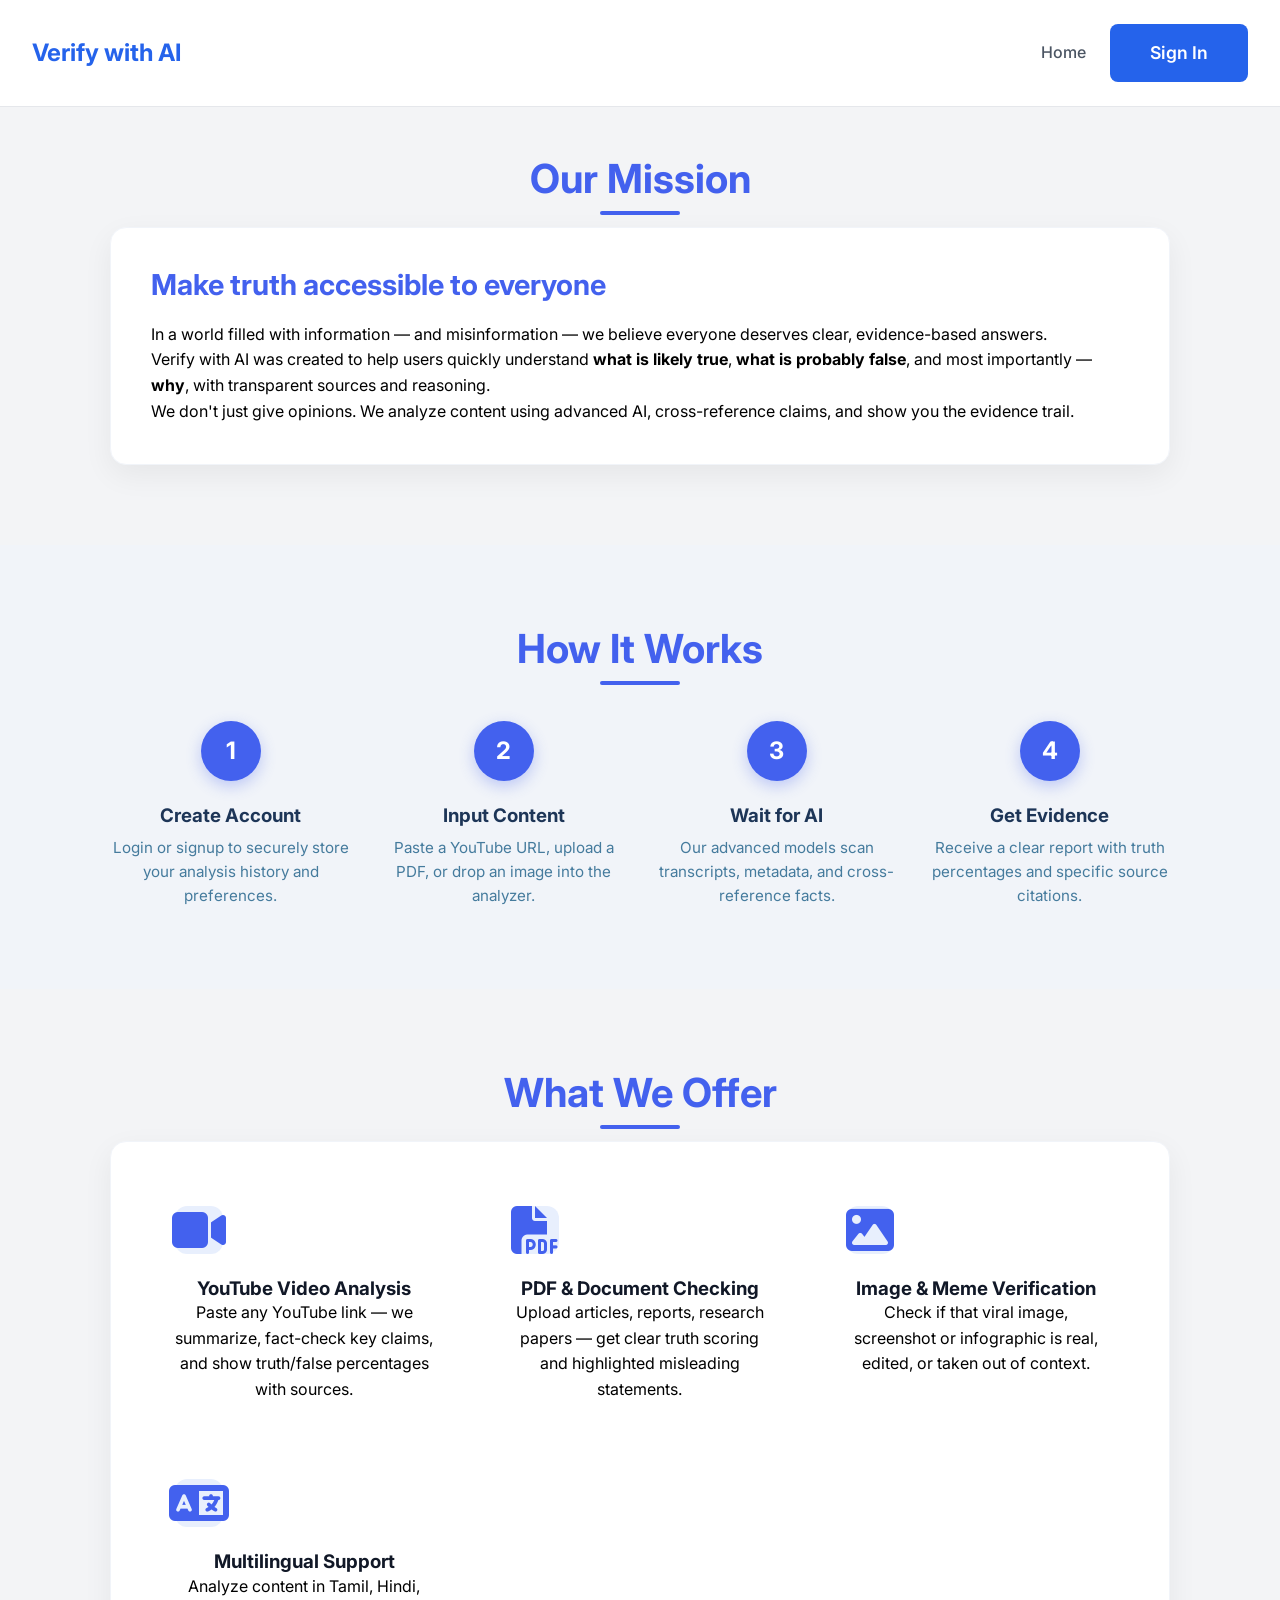
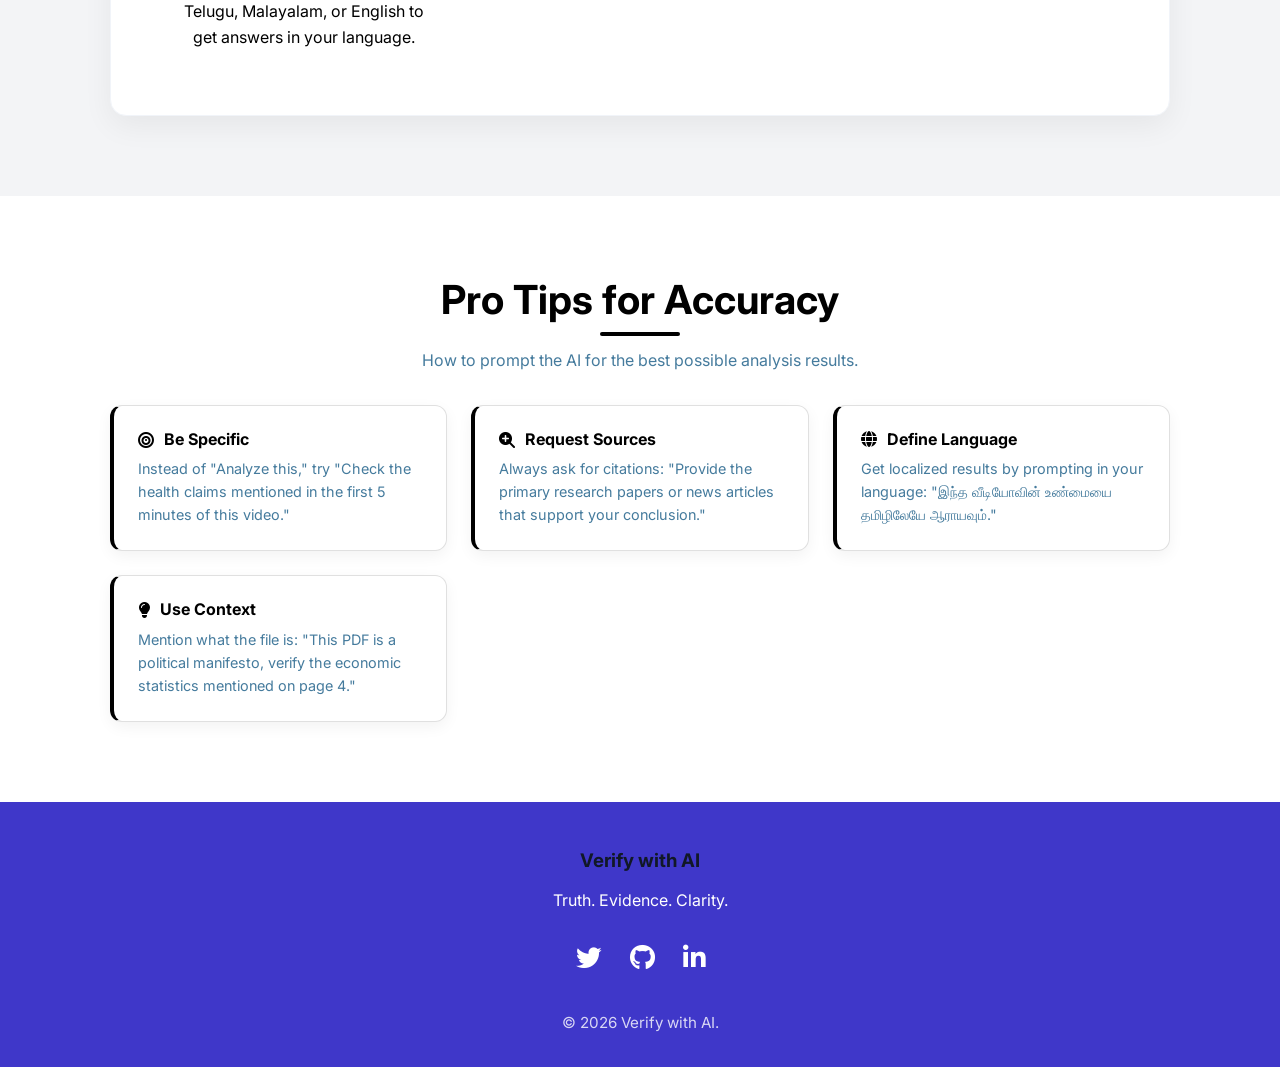
==== about.html @ 90f6a6fe "Implemented OAuth Authentication" ====
<!DOCTYPE html>
<html lang="en">

<head>
    <meta charset="UTF-8">
    <meta name="viewport" content="width=device-width, initial-scale=1.0">
    <title>Verify with AI - About Us</title>
    <link rel="stylesheet" href="style.css">
    <link href="https://fonts.googleapis.com/css2?family=Inter:wght@300;400;500;600;700&display=swap" rel="stylesheet">
    <link rel="stylesheet" href="https://cdnjs.cloudflare.com/ajax/libs/font-awesome/6.5.0/css/all.min.css">
</head>

<body class="about-page">

    <nav
        style="padding: 1.5rem 2rem; display: flex; justify-content: space-between; align-items: center; background: var(--surface-color); border-bottom: 1px solid var(--border-color);">
        <a href="index.html"
            style="font-weight: 700; font-size: 1.5rem; color: var(--primary-color); text-decoration: none;">Verify with
            AI</a>
        <div style="display: flex; gap: 1.5rem; align-items: center;">
            <a href="index.html" style="color: var(--text-secondary); text-decoration: none; font-weight: 500;">Home</a>
            <a href="login.html" class="primary-button">Sign In</a>
        </div>
    </nav>

    <section class="about-section animate-fade" style="padding-top: 3rem;">
        <div class="about-container">
            <h2 class="about-section-title">Our Mission</h2>

            <div class="mission-card">
                <h2>Make truth accessible to everyone</h2>
                <p>In a world filled with information — and misinformation — we believe everyone deserves clear,
                    evidence-based answers.</p>
                <p>Verify with AI was created to help users quickly understand <strong>what is likely true</strong>,
                    <strong>what is probably false</strong>, and most importantly — <strong>why</strong>, with
                    transparent sources and reasoning.
                </p>
                <p>We don't just give opinions. We analyze content using advanced AI, cross-reference claims, and show
                    you the evidence trail.</p>
            </div>
        </div>
    </section>

    <section class="about-section" style="background: var(--about-light-gray);">
        <div class="about-container">
            <h2 class="about-section-title">How It Works</h2>
            <div class="steps-container">
                <div class="step-card animate-up" style="animation-delay: 0.1s;">
                    <div class="step-number">1</div>
                    <h3>Create Account</h3>
                    <p>Login or signup to securely store your analysis history and preferences.</p>
                </div>
                <div class="step-card animate-up" style="animation-delay: 0.3s;">
                    <div class="step-number">2</div>
                    <h3>Input Content</h3>
                    <p>Paste a YouTube URL, upload a PDF, or drop an image into the analyzer.</p>
                </div>
                <div class="step-card animate-up" style="animation-delay: 0.5s;">
                    <div class="step-number">3</div>
                    <h3>Wait for AI</h3>
                    <p>Our advanced models scan transcripts, metadata, and cross-reference facts.</p>
                </div>
                <div class="step-card animate-up" style="animation-delay: 0.7s;">
                    <div class="step-number">4</div>
                    <h3>Get Evidence</h3>
                    <p>Receive a clear report with truth percentages and specific source citations.</p>
                </div>
            </div>
        </div>
    </section>

    <section class="about-section">
        <div class="about-container">
            <h2 class="about-section-title">What We Offer</h2>

            <div class="features-grid">
                <div class="feature-item animate-up">
                    <div class="feature-icon"><i class="fas fa-video"></i></div>
                    <h3>YouTube Video Analysis</h3>
                    <p>Paste any YouTube link — we summarize, fact-check key claims, and show truth/false percentages
                        with sources.</p>
                </div>

                <div class="feature-item animate-up">
                    <div class="feature-icon"><i class="fas fa-file-pdf"></i></div>
                    <h3>PDF & Document Checking</h3>
                    <p>Upload articles, reports, research papers — get clear truth scoring and highlighted misleading
                        statements.</p>
                </div>

                <div class="feature-item animate-up">
                    <div class="feature-icon"><i class="fas fa-image"></i></div>
                    <h3>Image & Meme Verification</h3>
                    <p>Check if that viral image, screenshot or infographic is real, edited, or taken out of context.
                    </p>
                </div>

                <div class="feature-item animate-up">
                    <div class="feature-icon"><i class="fas fa-language"></i></div>
                    <h3>Multilingual Support</h3>
                    <p>Analyze content in Tamil, Hindi, Telugu, Malayalam, or English to get answers in your language.
                    </p>
                </div>
            </div>
        </div>
    </section>

    <section class="about-section bw-theme" style="background: var(--about-white);">
        <div class="about-container">
            <h2 class="about-section-title">Pro Tips for Accuracy</h2>
            <p style="text-align: center; margin-bottom: 2rem; color: var(--about-text-light);">How to prompt the AI for
                the best possible analysis results.</p>

            <div class="tips-grid">
                <div class="tip-card animate-up" style="animation-delay: 0.1s;">
                    <h4><i class="fas fa-bullseye"></i> Be Specific</h4>
                    <p>Instead of "Analyze this," try "Check the health claims mentioned in the first 5 minutes of this
                        video."</p>
                </div>

                <div class="tip-card animate-up" style="animation-delay: 0.2s;">
                    <h4><i class="fas fa-search-plus"></i> Request Sources</h4>
                    <p>Always ask for citations: "Provide the primary research papers or news articles that support your
                        conclusion."</p>
                </div>

                <div class="tip-card animate-up" style="animation-delay: 0.3s;">
                    <h4><i class="fas fa-globe"></i> Define Language</h4>
                    <p>Get localized results by prompting in your language: "இந்த வீடியோவின் உண்மையை தமிழிலேயே
                        ஆராயவும்."</p>
                </div>

                <div class="tip-card animate-up" style="animation-delay: 0.4s;">
                    <h4><i class="fas fa-lightbulb"></i> Use Context</h4>
                    <p>Mention what the file is: "This PDF is a political manifesto, verify the economic statistics
                        mentioned on page 4."</p>
                </div>
            </div>
        </div>
    </section>

    <footer class="about-footer">
        <div class="about-container">
            <h3>Verify with AI</h3>
            <p style="margin: 1rem 0 1.5rem;">Truth. Evidence. Clarity.</p>

            <div class="social-links">
                <a href="#"><i class="fab fa-twitter"></i></a>
                <a href="#"><i class="fab fa-github"></i></a>
                <a href="#"><i class="fab fa-linkedin-in"></i></a>
            </div>

            <p style="margin-top: 2rem; opacity: 0.8; font-size: 0.95rem;">
                &copy; 2026 Verify with AI.
            </p>
        </div>
    </footer>

</body>

</html>
---- style.css ----
/* Global Styles */
* {
    margin: 0;
    padding: 0;
    box-sizing: border-box;
    font-family: 'Inter', 'Segoe UI', Roboto, Helvetica, Arial, sans-serif;
}

:root {
    /* Professional Color Palette */
    --primary-color: #2563EB;
    /* Royal Blue */
    --primary-dark: #1E40AF;
    --secondary-color: #10B981;
    /* Emerald Green */
    --danger-color: #EF4444;
    /* Red */
    --warning-color: #F59E0B;
    /* Amber */
    --bg-color: #F3F4F6;
    /* Light Gray */
    --surface-color: #FFFFFF;
    --text-primary: #111827;
    /* Near Black */
    --text-secondary: #4B5563;
    /* Gray */
    --border-color: #E5E7EB;
    --shadow-sm: 0 1px 2px 0 rgba(0, 0, 0, 0.05);
    --shadow-md: 0 4px 6px -1px rgba(0, 0, 0, 0.1), 0 2px 4px -1px rgba(0, 0, 0, 0.06);
    --shadow-lg: 0 10px 15px -3px rgba(0, 0, 0, 0.1), 0 4px 6px -2px rgba(0, 0, 0, 0.05);
}

body.dark-theme {
    --bg-color: #111827;
    --surface-color: #1F2937;
    --text-primary: #F9FAFB;
    --text-secondary: #9CA3AF;
    --border-color: #374151;
    --primary-color: #3B82F6;
    --primary-dark: #60A5FA;
}

body {
    background-color: var(--bg-color);
    color: var(--text-primary);
    transition: background-color 0.3s, color 0.3s;
    line-height: 1.6;
}

/* Typography */
h1,
h2,
h3,
h4,
h5,
h6 {
    color: var(--text-primary);
    font-weight: 700;
    line-height: 1.2;
}

a {
    text-decoration: none;
    color: var(--primary-color);
    transition: color 0.2s;
}

a:hover {
    color: var(--primary-dark);
}

/* Buttons */
.primary-button {
    background-color: var(--primary-color);
    color: white;
    border: none;
    padding: 0.75rem 1.5rem;
    font-size: 1rem;
    font-weight: 600;
    border-radius: 0.5rem;
    cursor: pointer;
    transition: background-color 0.2s, transform 0.1s;
    display: inline-flex;
    align-items: center;
    gap: 0.5rem;
}

.primary-button:hover {
    background-color: var(--primary-dark);
    transform: translateY(-1px);
}

.secondary-button {
    background-color: transparent;
    border: 1px solid var(--border-color);
    color: var(--text-primary);
    padding: 0.75rem 1.5rem;
    font-size: 1rem;
    font-weight: 600;
    border-radius: 0.5rem;
    cursor: pointer;
    transition: background-color 0.2s;
}

.secondary-button:hover {
    background-color: var(--border-color);
}

/* Auth Pages */
.auth-container {
    display: flex;
    justify-content: center;
    align-items: center;
    min-height: 100vh;
    padding: 2rem;
    background: linear-gradient(135deg, var(--bg-color) 0%, var(--border-color) 100%);
}

.auth-box {
    background-color: var(--surface-color);
    padding: 2.5rem;
    border-radius: 1rem;
    box-shadow: var(--shadow-lg);
    width: 100%;
    max-width: 450px;
    border: 1px solid var(--border-color);
}

.auth-header {
    text-align: center;
    margin-bottom: 2rem;
}

.auth-header h1 {
    font-size: 1.875rem;
    margin-bottom: 0.5rem;
    color: var(--primary-color);
}

.auth-header p {
    color: var(--text-secondary);
}

.form-group {
    margin-bottom: 1.5rem;
}

.form-group label {
    display: block;
    margin-bottom: 0.5rem;
    font-weight: 500;
    color: var(--text-primary);
}

.form-group input {
    width: 100%;
    padding: 0.75rem;
    border: 1px solid var(--border-color);
    border-radius: 0.5rem;
    background-color: var(--bg-color);
    color: var(--text-primary);
    font-size: 1rem;
    transition: border-color 0.2s;
}

.form-group input:focus {
    outline: none;
    border-color: var(--primary-color);
    box-shadow: 0 0 0 3px rgba(37, 99, 235, 0.1);
}

/* Social Login Buttons */
.social-login {
    display: flex;
    flex-direction: column;
    gap: 0.75rem;
    margin-top: 1.5rem;
    border-top: 1px solid var(--border-color);
    padding-top: 1.5rem;
}

.social-btn {
    display: flex;
    align-items: center;
    justify-content: center;
    gap: 0.75rem;
    width: 100%;
    padding: 0.75rem;
    border: 1px solid var(--border-color);
    border-radius: 0.5rem;
    background-color: var(--surface-color);
    color: var(--text-primary);
    font-weight: 500;
    cursor: pointer;
    transition: background-color 0.2s;
}

.social-btn:hover {
    background-color: var(--bg-color);
}

.social-btn img {
    width: 20px;
    height: 20px;
}

.switch-form {
    text-align: center;
    margin-top: 1.5rem;
    font-size: 0.875rem;
    color: var(--text-secondary);
}

/* Main Application Layout */
.app-container {
    display: flex;
    height: 100vh;
    overflow: hidden;
}

/* Sidebar */
.sidebar {
    width: 280px;
    background-color: var(--surface-color);
    border-right: 1px solid var(--border-color);
    display: flex;
    flex-direction: column;
    transition: transform 0.3s ease-in-out;
    z-index: 50;
}

.sidebar-header {
    padding: 1.5rem;
    border-bottom: 1px solid var(--border-color);
    display: flex;
    align-items: center;
    justify-content: space-between;
}

.sidebar-header h2 {
    font-size: 1.25rem;
    color: var(--primary-color);
}

.sidebar-content {
    flex: 1;
    overflow-y: auto;
    padding: 1rem;
}

.new-chat-btn {
    width: 100%;
    padding: 0.75rem;
    background-color: var(--primary-color);
    text-align: center;
    color: white;
    border-radius: 0.5rem;
    margin-bottom: 1.5rem;
    cursor: pointer;
    transition: background-color 0.2s;
    border: none;
    font-weight: 600;
}

.new-chat-btn:hover {
    background-color: var(--primary-dark);
}

.history-section h3 {
    font-size: 0.75rem;
    text-transform: uppercase;
    color: var(--text-secondary);
    margin-bottom: 0.75rem;
    letter-spacing: 0.05em;
}

.history-item {
    padding: 0.75rem;
    border-radius: 0.5rem;
    cursor: pointer;
    color: var(--text-primary);
    transition: background-color 0.2s;
    font-size: 0.9rem;
    white-space: nowrap;
    overflow: hidden;
    text-overflow: ellipsis;
}

.history-item:hover {
    background-color: var(--bg-color);
}

.sidebar-footer {
    padding: 1rem;
    border-top: 1px solid var(--border-color);
}

.user-profile-mini {
    display: flex;
    align-items: center;
    gap: 0.75rem;
    padding: 0.5rem;
    border-radius: 0.5rem;
    cursor: pointer;
    transition: background-color 0.2s;
}

.user-profile-mini:hover {
    background-color: var(--bg-color);
}

.avatar-small {
    width: 32px;
    height: 32px;
    border-radius: 50%;
    background-color: var(--primary-color);
    color: white;
    display: flex;
    align-items: center;
    justify-content: center;
    font-size: 0.875rem;
}

/* Main Chat Area */
.main-content {
    flex: 1;
    display: flex;
    flex-direction: column;
    background-color: var(--bg-color);
    position: relative;
}

.chat-header {
    padding: 1rem 1.5rem;
    background-color: var(--surface-color);
    border-bottom: 1px solid var(--border-color);
    display: flex;
    justify-content: space-between;
    align-items: center;
}

.mobile-menu-btn {
    display: none;
    background: none;
    border: none;
    font-size: 1.25rem;
    color: var(--text-primary);
    cursor: pointer;
}

.chat-area {
    flex: 1;
    overflow-y: auto;
    padding: 2rem;
    display: flex;
    flex-direction: column;
    gap: 1.5rem;
    scroll-behavior: smooth;
}

.message-wrapper {
    display: flex;
    gap: 1rem;
    max-width: 800px;
    margin: 0 auto;
    width: 100%;
}

.message-wrapper.user {
    flex-direction: row-reverse;
}

.message-avatar {
    width: 36px;
    height: 36px;
    border-radius: 50%;
    background-color: var(--border-color);
    display: flex;
    align-items: center;
    justify-content: center;
    flex-shrink: 0;
}

.message-wrapper.user .message-avatar {
    background-color: var(--primary-color);
    color: white;
}

.message-wrapper.bot .message-avatar {
    background-color: var(--secondary-color);
    color: white;
}

.message-content {
    padding: 1rem 1.25rem;
    border-radius: 1rem;
    background-color: var(--surface-color);
    box-shadow: var(--shadow-sm);
    color: var(--text-primary);
    line-height: 1.6;
    border: 1px solid var(--border-color);
}

.message-wrapper.user .message-content {
    background-color: var(--primary-color);
    color: white;
    border: none;
}

/* Analysis Results Styling */
.analysis-card {
    margin-top: 1rem;
    border-top: 1px solid var(--border-color);
    padding-top: 1rem;
}

.score-bar {
    height: 8px;
    background-color: var(--bg-color);
    border-radius: 4px;
    overflow: hidden;
    margin: 0.5rem 0 1rem;
}

.score-fill {
    height: 100%;
    transition: width 1s ease-out;
}

.score-fill.true {
    background-color: var(--secondary-color);
}

.score-fill.false {
    background-color: var(--danger-color);
}

.evidence-list {
    list-style: none;
    margin-top: 0.5rem;
}

.evidence-list li {
    margin-bottom: 0.5rem;
    padding-left: 1.5rem;
    position: relative;
    font-size: 0.95rem;
}

.evidence-list li::before {
    content: "•";
    position: absolute;
    left: 0.5rem;
    color: var(--primary-color);
}

/* Input Area */
.input-area {
    padding: 1.5rem;
    background-color: var(--surface-color);
    border-top: 1px solid var(--border-color);
}

.input-container {
    max-width: 800px;
    margin: 0 auto;
    position: relative;
    display: flex;
    gap: 0.75rem;
    align-items: flex-end;
    background-color: var(--bg-color);
    padding: 0.75rem;
    border-radius: 1rem;
    border: 1px solid var(--border-color);
}

.input-container textarea {
    flex: 1;
    border: none;
    background: transparent;
    resize: none;
    max-height: 150px;
    padding: 0.5rem;
    font-size: 1rem;
    color: var(--text-primary);
    outline: none;
}

.action-btn {
    background: none;
    border: none;
    color: var(--text-secondary);
    padding: 0.5rem;
    cursor: pointer;
    transition: color 0.2s;
    border-radius: 0.25rem;
}

.action-btn:hover {
    color: var(--primary-color);
    background-color: rgba(0, 0, 0, 0.05);
}

.send-btn-icon {
    background-color: var(--primary-color);
    color: white;
    border: none;
    width: 36px;
    height: 36px;
    border-radius: 0.5rem;
    cursor: pointer;
    display: flex;
    align-items: center;
    justify-content: center;
    transition: background-color 0.2s;
}

.send-btn-icon:hover {
    background-color: var(--primary-dark);
}

/* About Page & Landing */
.landing-hero {
    min-height: 80vh;
    display: flex;
    flex-direction: column;
    justify-content: center;
    align-items: center;
    text-align: center;
    padding: 4rem 2rem;
    background: linear-gradient(180deg, var(--surface-color) 0%, var(--bg-color) 100%);
}

.landing-hero h1 {
    font-size: 3.5rem;
    background: linear-gradient(to right, var(--primary-color), var(--primary-dark));
    background-clip: text;
    -webkit-background-clip: text;
    -webkit-text-fill-color: transparent;
    margin-bottom: 1.5rem;
    letter-spacing: -0.02em;
}

.landing-hero p {
    font-size: 1.25rem;
    color: var(--text-secondary);
    max-width: 600px;
    margin-bottom: 3rem;
}

.feature-grid {
    display: grid;
    grid-template-columns: repeat(auto-fit, minmax(300px, 1fr));
    gap: 2rem;
    max-width: 1200px;
    margin: 4rem auto;
    padding: 0 2rem;
}

.feature-card {
    background-color: var(--surface-color);
    padding: 2rem;
    border-radius: 1rem;
    box-shadow: var(--shadow-md);
    border: 1px solid var(--border-color);
    transition: transform 0.2s;
}

.feature-card:hover {
    transform: translateY(-5px);
}

.feature-icon {
    width: 48px;
    height: 48px;
    background-color: rgba(37, 99, 235, 0.1);
    color: var(--primary-color);
    border-radius: 0.75rem;
    display: flex;
    align-items: center;
    justify-content: center;
    font-size: 1.5rem;
    margin-bottom: 1.5rem;
}

/* Modals */
.modal-overlay {
    position: fixed;
    top: 0;
    left: 0;
    right: 0;
    bottom: 0;
    background-color: rgba(0, 0, 0, 0.5);
    display: flex;
    justify-content: center;
    align-items: center;
    z-index: 1000;
    opacity: 0;
    pointer-events: none;
    transition: opacity 0.2s;
}

.modal-overlay.active {
    opacity: 1;
    pointer-events: auto;
}

.modal-container {
    background-color: var(--surface-color);
    padding: 2rem;
    border-radius: 1rem;
    width: 90%;
    max-width: 500px;
    box-shadow: var(--shadow-lg);
    transform: translateY(20px);
    transition: transform 0.2s;
}

.modal-overlay.active .modal-container {
    transform: translateY(0);
}

/* Loading Animation */
.typing-indicator {
    display: flex;
    gap: 4px;
    padding: 4px 8px;
}

.typing-dot {
    width: 6px;
    height: 6px;
    background-color: var(--text-secondary);
    border-radius: 50%;
    animation: typing 1.4s infinite ease-in-out both;
}

.typing-dot:nth-child(1) {
    animation-delay: -0.32s;
}

.typing-dot:nth-child(2) {
    animation-delay: -0.16s;
}

@keyframes typing {

    0%,
    80%,
    100% {
        transform: scale(0);
    }

    40% {
        transform: scale(1);
    }
}

/* Responsive */
@media (max-width: 768px) {
    .sidebar {
        position: fixed;
        left: -100%;
        height: 100%;
    }

    .sidebar.active {
        left: 0;
    }

    .mobile-menu-btn {
        display: block;
    }

    .landing-hero h1 {
        font-size: 2.5rem;
    }
}

body.dark-theme {
    --bg-color: #1A1A1A;
    --surface-color: #2D2D2D;
    --text-color: #E0E0E0;
    --text-secondary: #B0B0B0;
    --border-color: #404040;
    --shadow: 0 2px 10px rgba(0, 0, 0, 0.3);
    --shadow-lg: 0 4px 20px rgba(0, 0, 0, 0.4);
}

body {
    font-family: Arial, sans-serif;
    background-color: var(--bg-color);
    color: var(--text-color);
    transition: background-color 0.3s, color 0.3s;
}

/* Welcome Page */
.welcome-container {
    display: flex;
    justify-content: center;
    align-items: center;
    height: 100vh;
    text-align: center;
    padding: 20px;
}

.welcome-content h1 {
    font-size: 3em;
    color: var(--primary-color);
    margin-bottom: 20px;
}

.welcome-description {
    font-size: 1.2em;
    color: var(--text-secondary);
    margin-bottom: 40px;
    max-width: 600px;
    line-height: 1.6;
}

.primary-button {
    background-color: var(--primary-color);
    color: white;
    border: none;
    padding: 15px 40px;
    font-size: 1.1em;
    border-radius: 8px;
    cursor: pointer;
    transition: transform 0.2s, box-shadow 0.2s;
}

.primary-button:hover {
    transform: translateY(-2px);
    box-shadow: var(--shadow-lg);
}

/* Auth Pages */
.auth-container {
    display: flex;
    justify-content: center;
    align-items: center;
    min-height: 100vh;
    padding: 20px;
}

.auth-box {
    background-color: var(--surface-color);
    padding: 40px;
    border-radius: 12px;
    box-shadow: var(--shadow-lg);
    max-width: 450px;
    width: 100%;
}

.auth-box h1 {
    color: var(--primary-color);
    margin-bottom: 30px;
    text-align: center;
}

.auth-box h2 {
    color: var(--text-color);
    margin-bottom: 20px;
    font-size: 1.3em;
}

.form-group {
    margin-bottom: 20px;
}

.form-group label {
    display: block;
    margin-bottom: 8px;
    color: var(--text-color);
    font-weight: 500;
}

.form-group input {
    width: 100%;
    padding: 12px;
    border: 1px solid var(--border-color);
    border-radius: 6px;
    font-size: 1em;
    background-color: var(--surface-color);
    color: var(--text-color);
}

.form-group input:focus {
    outline: none;
    border-color: var(--primary-color);
}

/* Message Styles */
.message {
    margin-top: 15px;
    padding: 10px;
    border-radius: 6px;
    text-align: center;
    display: none;
}

.message.success {
    background-color: #D4EDDA;
    color: #155724;
    display: block;
}

.message.error {
    background-color: #F8D7DA;
    color: #721C24;
    display: block;
}

.about-page {
    --about-primary: #4361ee;
    --about-primary-dark: #3f37c9;
    --about-text: #1d3557;
    --about-text-light: #457b9d;
    --about-bg: #f8f9fa;
    --about-white: #ffffff;
    --about-gray: #6c757d;
    --about-light-gray: #f1f4f9;
}

@keyframes slideUp {
    from {
        opacity: 0;
        transform: translateY(30px);
    }

    to {
        opacity: 1;
        transform: translateY(0);
    }
}

@keyframes fadeIn {
    from {
        opacity: 0;
    }

    to {
        opacity: 1;
    }
}

@keyframes float {
    0% {
        transform: translateY(0px);
    }

    50% {
        transform: translateY(-10px);
    }

    100% {
        transform: translateY(0px);
    }
}

.animate-up {
    animation: slideUp 0.8s ease-out forwards;
}

.animate-fade {
    animation: fadeIn 1.2s ease-out forwards;
}

.about-header {
    background: linear-gradient(135deg, var(--about-primary) 0%, var(--about-primary-dark) 100%);
    color: white;
    padding: 5rem 0 4rem;
    text-align: center;
}

.about-header h1 {
    font-size: clamp(2.5rem, 8vw, 4.2rem);
    margin-bottom: 1rem;
    font-weight: 700;
}

.about-header p {
    font-size: clamp(1.1rem, 3vw, 1.5rem);
    max-width: 700px;
    margin: 0 auto 2rem;
    opacity: 0.95;
}

.about-section {
    padding: 5rem 0;
}

.about-container {
    max-width: 1100px;
    margin: 0 auto;
    padding: 0 20px;
}

.about-section-title {
    text-align: center;
    font-size: 2.5rem;
    margin-bottom: 1.5rem;
    color: var(--about-primary);
    position: relative;
}

.about-section-title::after {
    content: '';
    width: 80px;
    height: 4px;
    background: var(--about-primary);
    position: absolute;
    bottom: -12px;
    left: 50%;
    transform: translateX(-50%);
    border-radius: 2px;
}

.about-content {
    display: grid;
    grid-template-columns: 1fr;
    gap: 3rem;
    align-items: center;
}

.mission-card,
.features-grid {
    background: white;
    border-radius: 16px;
    padding: 2.5rem;
    box-shadow: 0 10px 30px rgba(0, 0, 0, 0.06);
    border: 1px solid var(--about-light-gray);
}

.mission-card h2 {
    color: var(--about-primary);
    margin-bottom: 1.2rem;
    font-size: 1.8rem;
}

.features-grid {
    display: grid;
    grid-template-columns: repeat(auto-fit, minmax(280px, 1fr));
    gap: 1.8rem;
}

.feature-item {
    text-align: center;
    padding: 1.5rem;
    transition: transform 0.3s ease, box-shadow 0.3s ease;
    border-radius: 12px;
}

.feature-item:hover {
    transform: translateY(-10px);
    box-shadow: 0 15px 35px rgba(67, 97, 238, 0.1);
    background: var(--about-white);
}

.feature-icon {
    font-size: 3rem;
    color: var(--about-primary);
    margin-bottom: 1.5rem;
    transition: transform 0.3s ease;
}

.feature-item:hover .feature-icon {
    transform: scale(1.1) rotate(5deg);
}

/* How it Works Styles */
.steps-container {
    display: grid;
    grid-template-columns: repeat(auto-fit, minmax(200px, 1fr));
    gap: 2rem;
    margin-top: 3rem;
    position: relative;
}

.step-card {
    text-align: center;
    position: relative;
    z-index: 1;
}

.step-number {
    width: 60px;
    height: 60px;
    background: var(--about-primary);
    color: white;
    border-radius: 50%;
    display: flex;
    align-items: center;
    justify-content: center;
    font-weight: bold;
    font-size: 1.5rem;
    margin: 0 auto 1.5rem;
    box-shadow: 0 5px 15px rgba(67, 97, 238, 0.3);
}

.step-card h3 {
    margin-bottom: 0.5rem;
    color: var(--about-text);
}

.step-card p {
    font-size: 0.95rem;
    color: var(--about-text-light);
}

.start-now-container {
    text-align: center;
    padding: 6rem 0;
    background: linear-gradient(to bottom, var(--about-white), var(--about-light-gray));
}

.tips-grid {
    display: grid;
    grid-template-columns: repeat(auto-fit, minmax(250px, 1fr));
    gap: 1.5rem;
    margin-top: 2rem;
}

.tip-card {
    background: var(--about-white);
    padding: 1.5rem;
    border-radius: 12px;
    border-left: 4px solid var(--about-primary);
    box-shadow: 0 5px 15px rgba(0, 0, 0, 0.05);
    text-align: left;
    transition: transform 0.2s;
}

.tip-card:hover {
    transform: translateX(5px);
}

.tip-card h4 {
    color: var(--about-primary);
    margin-bottom: 0.5rem;
    display: flex;
    align-items: center;
    gap: 10px;
}

.tip-card p {
    font-size: 0.9rem;
    color: var(--about-text-light);
}

.about-footer {
    background: var(--about-primary-dark);
    color: white;
    text-align: center;
    padding: 3rem 0 2rem;
}

.social-links a {
    color: white;
    font-size: 1.6rem;
    margin: 0 12px;
    transition: 0.3s;
}

.social-links a:hover {
    color: var(--about-primary);
    transform: translateY(-3px);
}

@media (min-width: 768px) {
    .about-content {
        grid-template-columns: 1fr 1fr;
    }
}

/* Desktop Sidebar Toggle & Collapsed State */
@media (min-width: 769px) {
    .mobile-menu-btn {
        display: block !important;
        background: none;
        border: none;
        color: var(--text-secondary);
        font-size: 1.2rem;
        cursor: pointer;
        padding: 0.5rem;
        border-radius: 0.5rem;
        transition: background-color 0.2s;
        margin-right: 0.5rem;
    }

    .mobile-menu-btn:hover {
        background-color: var(--bg-color);
        color: var(--primary-color);
    }

    .sidebar {
        transition: width 0.3s ease;
        overflow: hidden;
        white-space: nowrap;
        width: 280px;
        /* Default expanded width */
    }

    .sidebar.collapsed {
        width: 80px;
    }

    .sidebar.collapsed .sidebar-header {
        justify-content: center;
        padding: 1.5rem 0.5rem;
    }

    .sidebar.collapsed .sidebar-header h2 {
        display: none;
    }

    .sidebar.collapsed .sidebar-header .mobile-menu-btn {
        display: none !important;
        /* Hide the inner toggle if standard sidebar has one, but usually it's in main area */
    }

    /* In case sidebar-header has its own toggle, hide it in collapsed mode if redundant */

    .sidebar.collapsed .new-chat-btn {
        padding: 0.75rem;
        justify-content: center;
        width: 50px;
        margin: 0 auto 1.5rem;
    }

    .sidebar.collapsed .new-chat-btn i {
        font-size: 1.2rem;
        margin: 0;
    }

    .sidebar.collapsed .new-chat-btn {
        font-size: 0;
    }

    .sidebar.collapsed .history-section {
        display: none;
    }

    .sidebar.collapsed .user-profile-section {
        padding: 0.5rem;
        display: flex;
        justify-content: center;
    }

    .sidebar.collapsed .user-profile-mini {
        justify-content: center;
        padding: 0;
        width: auto;
    }

    .sidebar.collapsed .user-profile-mini>div:not(.avatar-small),
    .sidebar.collapsed .user-profile-mini>i {
        display: none;
    }

    .sidebar.collapsed .user-profile-mini .avatar-small {
        margin: 0;
        width: 40px;
        height: 40px;
        font-size: 1.2rem;
    }

    .sidebar.collapsed .language-section {
        display: none;
    }
}

/* Language Selection Buttons */
.lang-btn {
    padding: 0.5rem;
    border: 1px solid var(--border-color);
    background-color: var(--surface-color);
    color: var(--text-primary);
    border-radius: 0.4rem;
    font-size: 0.8rem;
    cursor: pointer;
    transition: all 0.2s;
    font-weight: 500;
}

.lang-btn:hover {
    border-color: var(--primary-color);
    color: var(--primary-color);
}

.lang-btn.active {
    background-color: var(--primary-color);
    color: white;
    border-color: var(--primary-color);
}

/* Black and White Theme Overrides */
.bw-theme .about-section-title {
    color: #000;
}

.bw-theme .about-section-title::after {
    background: #000;
}

.bw-theme .tip-card {
    border-left-color: #000;
    background: #fff;
    border: 1px solid #e0e0e0;
    /* Optional: add a subtle border since we removing color */
    border-left: 4px solid #000;
}

.bw-theme .tip-card h4 {
    color: #000;
}

.bw-theme .tip-card h4 i {
    color: #000;
}
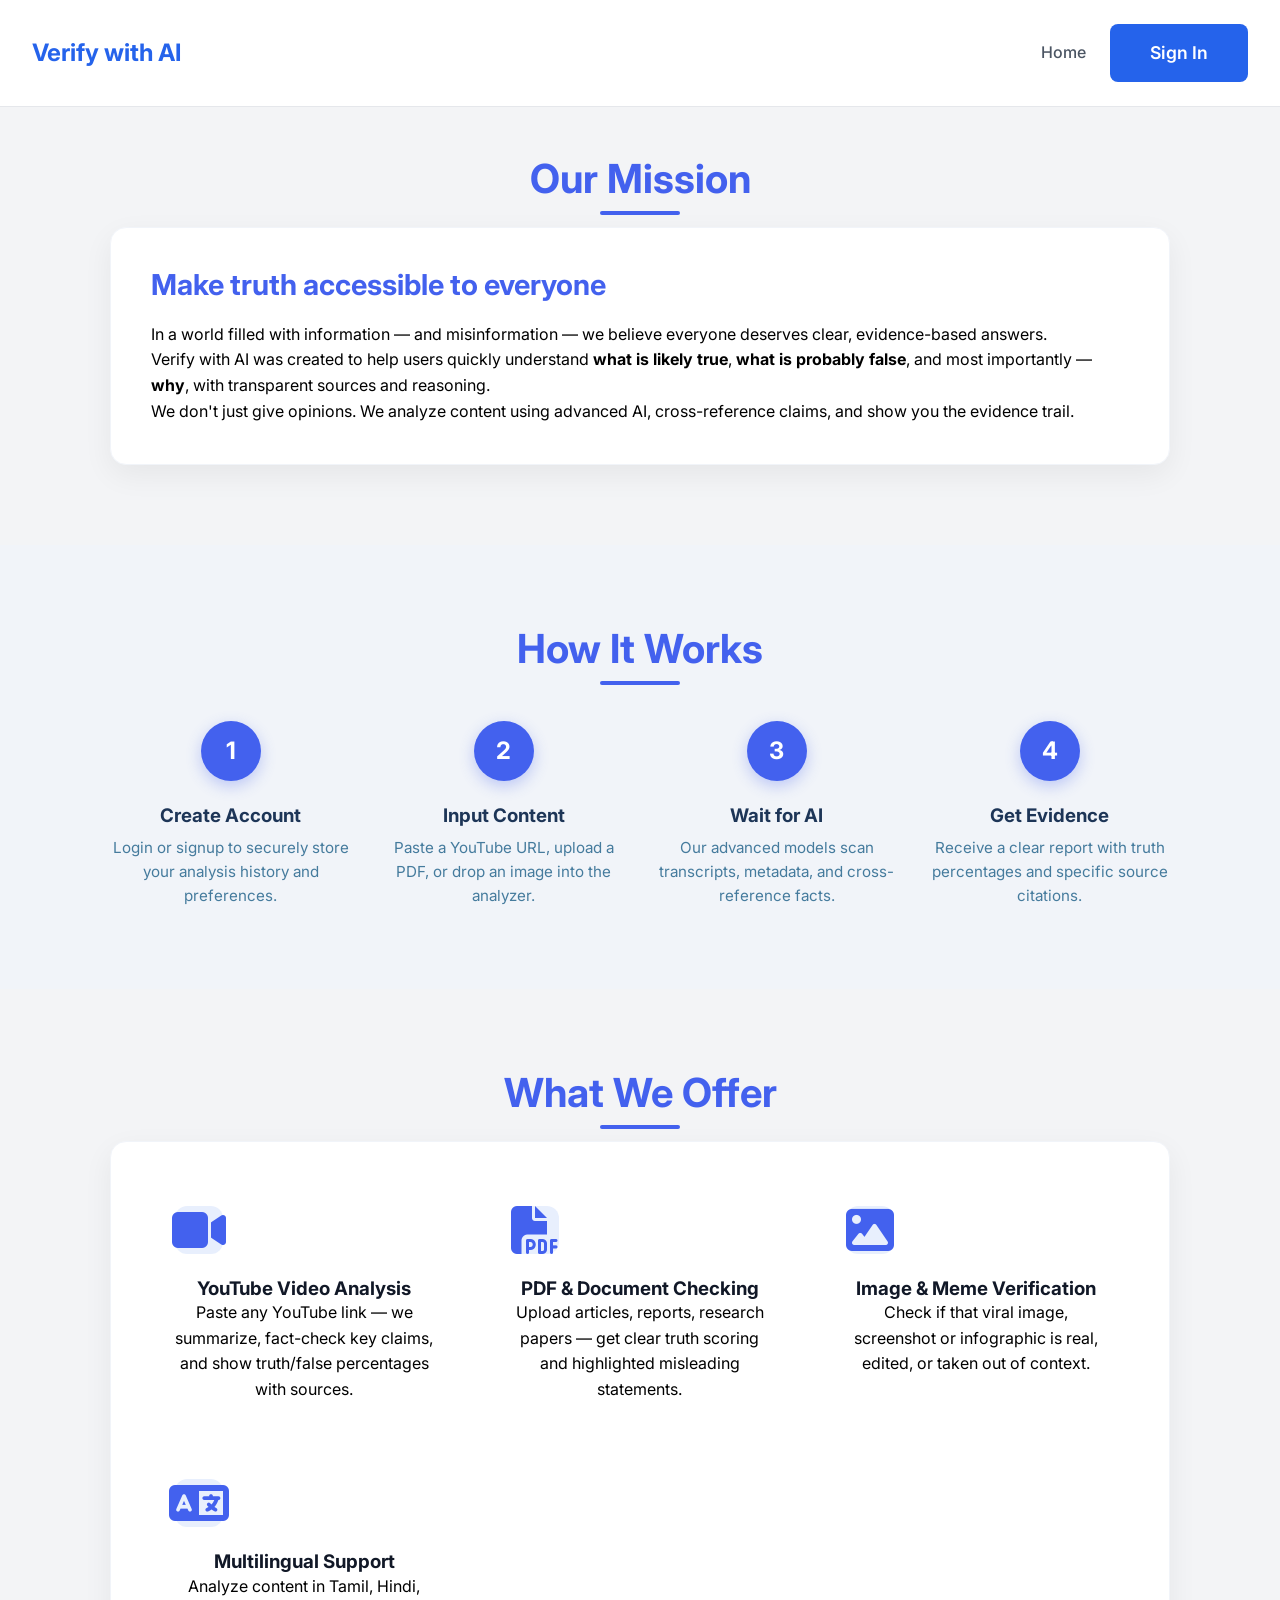
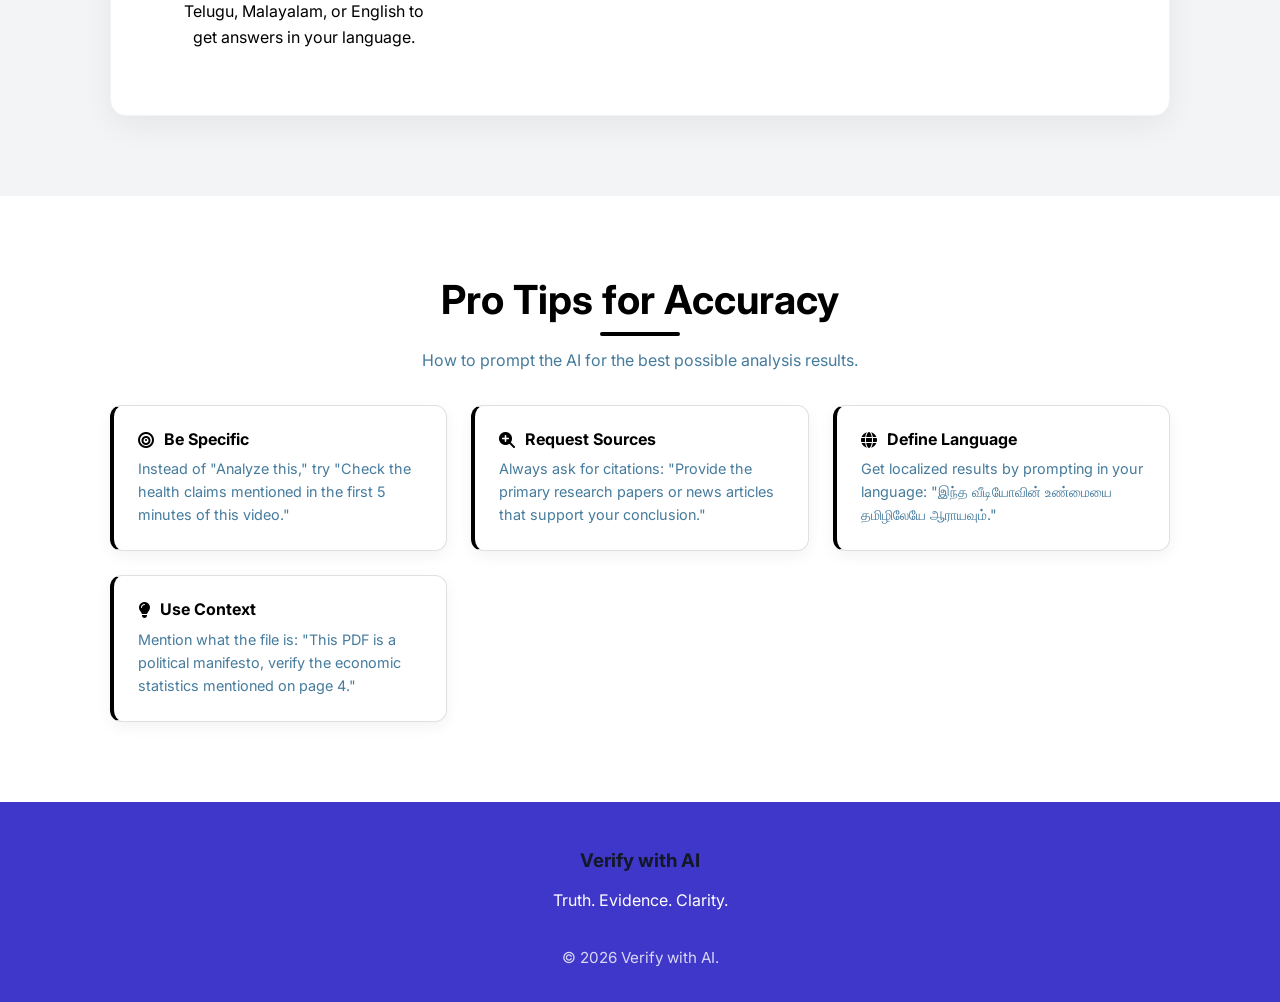
==== commit 8fbd524f: "Added phone number support and fixed chat history chat display" ====
--- a/about.html
+++ b/about.html
@@ -144,11 +144,7 @@
             <h3>Verify with AI</h3>
             <p style="margin: 1rem 0 1.5rem;">Truth. Evidence. Clarity.</p>
 
-            <div class="social-links">
-                <a href="#"><i class="fab fa-twitter"></i></a>
-                <a href="#"><i class="fab fa-github"></i></a>
-                <a href="#"><i class="fab fa-linkedin-in"></i></a>
-            </div>
+            
 
             <p style="margin-top: 2rem; opacity: 0.8; font-size: 0.95rem;">
                 &copy; 2026 Verify with AI.
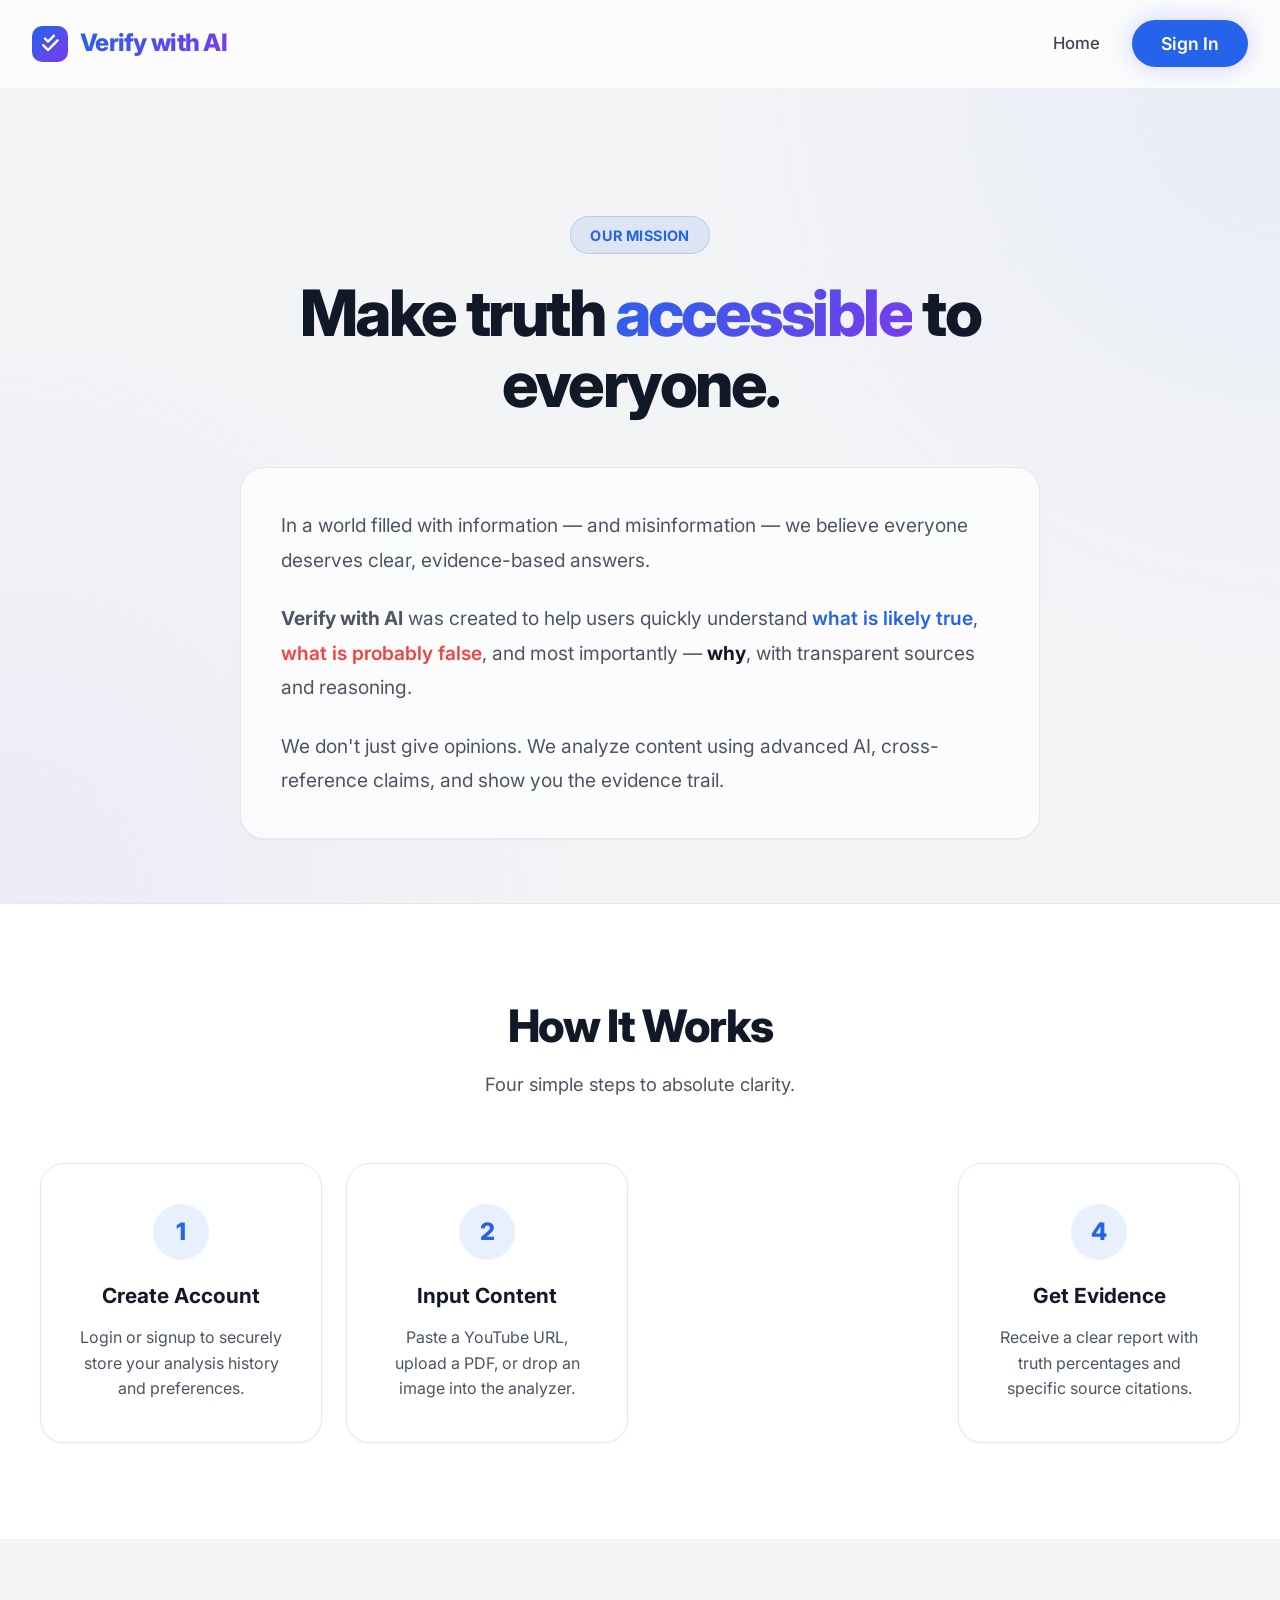
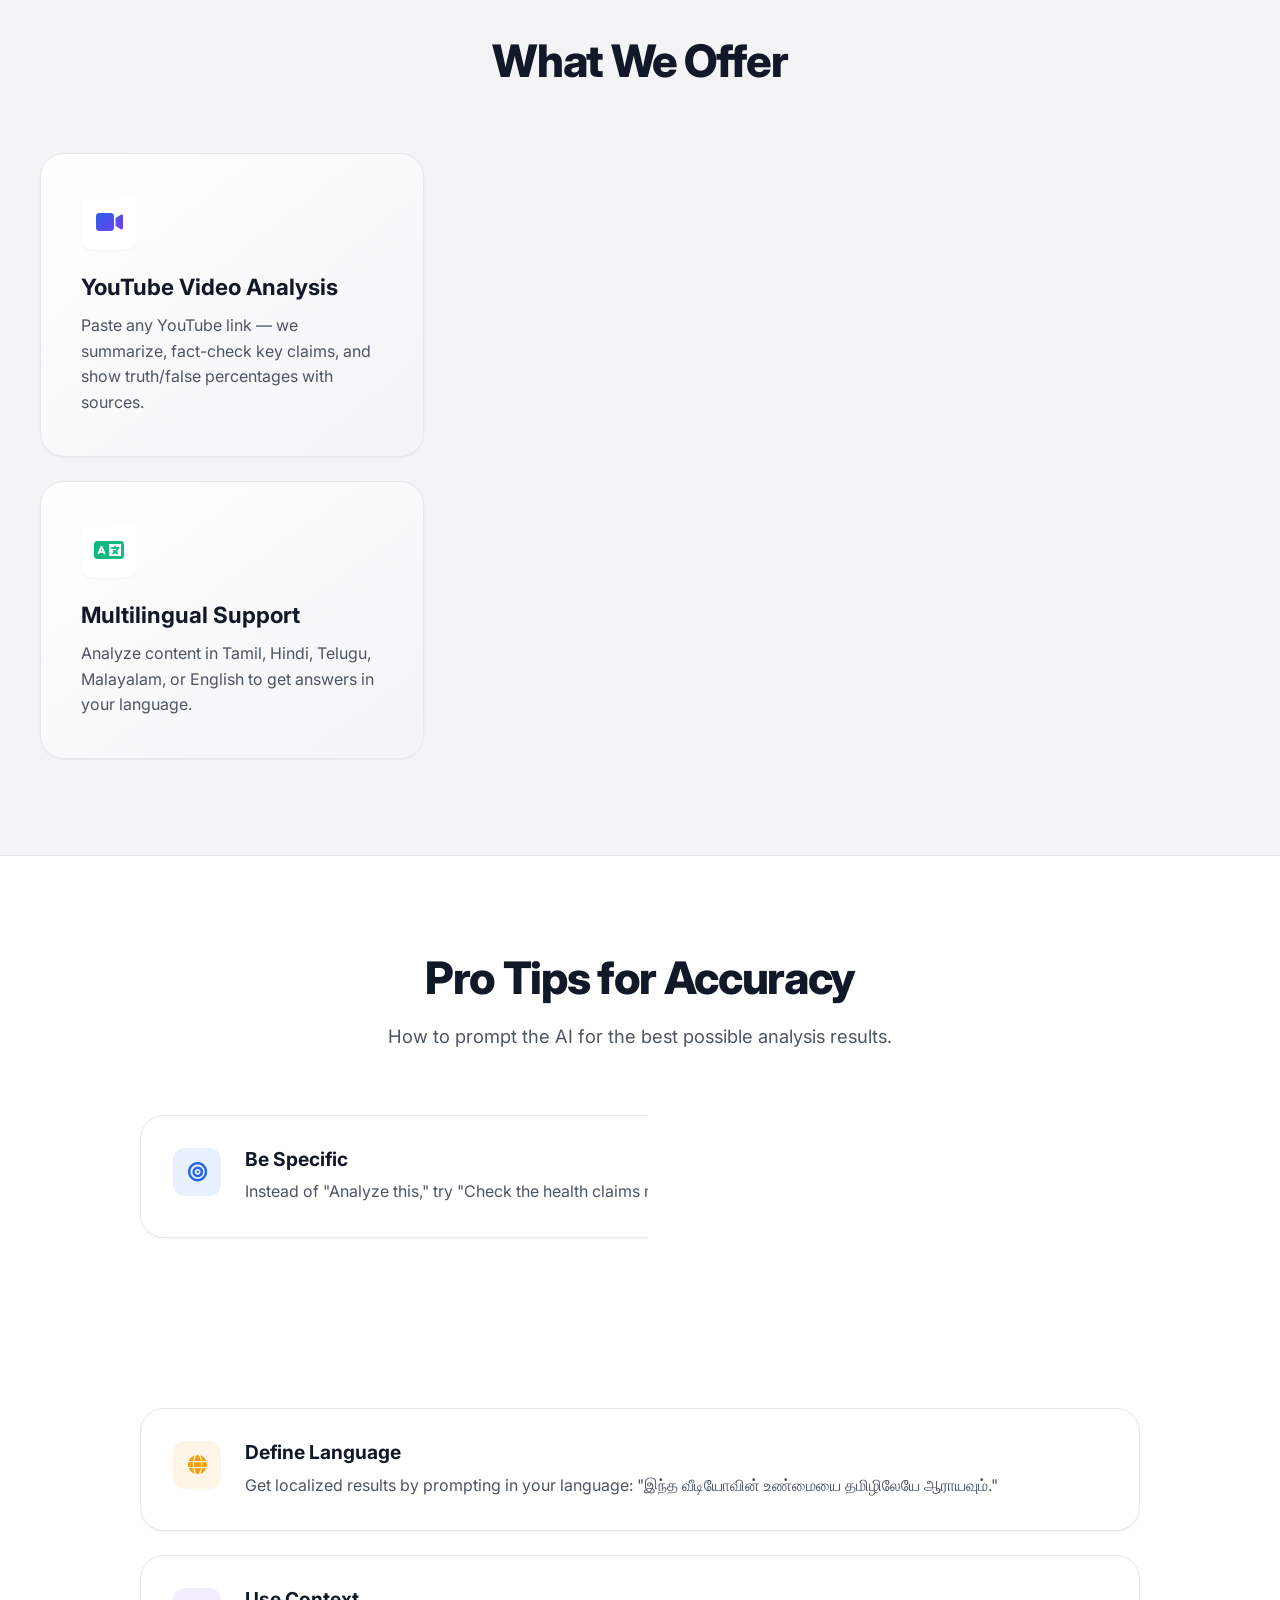
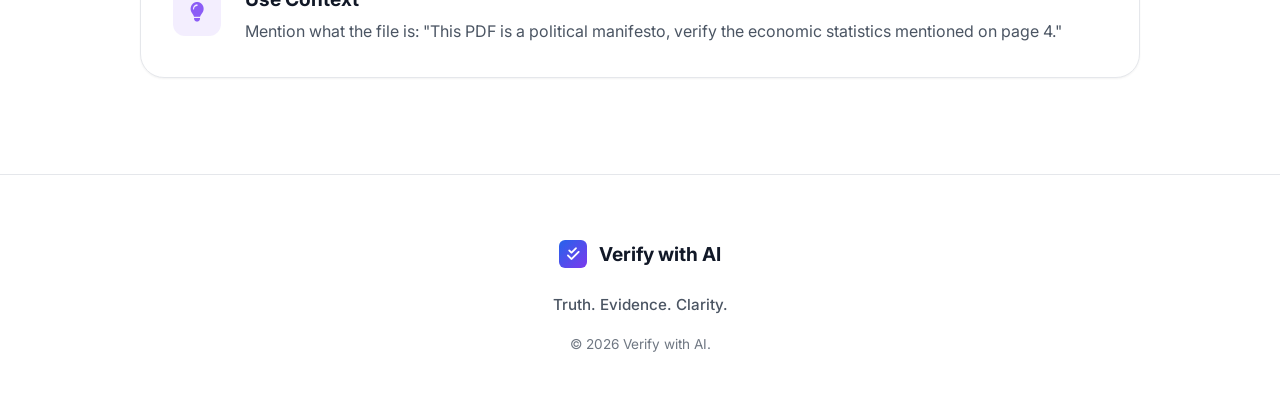
==== commit 4ff35198: "updated UI for home and about us page" ====
--- a/about.html
+++ b/about.html
@@ -10,146 +10,166 @@
     <link rel="stylesheet" href="https://cdnjs.cloudflare.com/ajax/libs/font-awesome/6.5.0/css/all.min.css">
 </head>
 
-<body class="about-page">
+<body class="about-page" style="background: var(--bg-color);">
 
-    <nav
-        style="padding: 1.5rem 2rem; display: flex; justify-content: space-between; align-items: center; background: var(--surface-color); border-bottom: 1px solid var(--border-color);">
-        <a href="index.html"
-            style="font-weight: 700; font-size: 1.5rem; color: var(--primary-color); text-decoration: none;">Verify with
-            AI</a>
-        <div style="display: flex; gap: 1.5rem; align-items: center;">
-            <a href="index.html" style="color: var(--text-secondary); text-decoration: none; font-weight: 500;">Home</a>
-            <a href="login.html" class="primary-button">Sign In</a>
+    <nav class="glass-nav" style="padding: 1.25rem 2rem; display: flex; justify-content: space-between; align-items: center;">
+        <div style="display: flex; align-items: center; gap: 0.75rem;">
+            <div style="background: var(--primary-gradient); width: 36px; height: 36px; border-radius: 10px; display: flex; align-items: center; justify-content: center; color: white; font-size: 1.2rem;">
+                <i class="fas fa-check-double"></i>
+            </div>
+            <a href="index.html" style="font-weight: 800; font-size: 1.5rem; letter-spacing: -0.03em; text-decoration: none;" class="text-gradient">Verify with AI</a>
+        </div>
+        <div style="display: flex; gap: 2rem; align-items: center;">
+            <a href="index.html" style="color: var(--text-primary); text-decoration: none; font-weight: 500; font-size: 1.05rem; transition: color 0.3s; opacity: 0.8;">Home</a>
+            <a href="login.html" class="primary-button btn-glow" style="border-radius: 2rem; padding: 0.6rem 1.8rem;">Sign In</a>
         </div>
     </nav>
 
-    <section class="about-section animate-fade" style="padding-top: 3rem;">
-        <div class="about-container">
-            <h2 class="about-section-title">Our Mission</h2>
-
-            <div class="mission-card">
-                <h2>Make truth accessible to everyone</h2>
-                <p>In a world filled with information — and misinformation — we believe everyone deserves clear,
-                    evidence-based answers.</p>
-                <p>Verify with AI was created to help users quickly understand <strong>what is likely true</strong>,
-                    <strong>what is probably false</strong>, and most importantly — <strong>why</strong>, with
-                    transparent sources and reasoning.
+    <!-- Mission Section -->
+    <header class="hero-section" style="padding-bottom: 4rem; text-align: center;">
+        <div style="max-width: 800px; margin: 0 auto; position: relative; z-index: 10;">
+            <div class="premium-badge animate-up" style="animation-delay: 0.1s;">Our Mission</div>
+            <h1 class="animate-up" style="font-size: 4rem; font-weight: 800; line-height: 1.1; margin-bottom: 1.5rem; letter-spacing: -0.04em; animation-delay: 0.2s;">
+                Make truth <span class="text-gradient">accessible</span> to everyone.
+            </h1>
+            <div class="premium-card animate-up" style="margin-top: 3rem; text-align: left; animation-delay: 0.3s; background: var(--surface-glass); backdrop-filter: blur(12px);">
+                <p style="font-size: 1.2rem; color: var(--text-secondary); margin-bottom: 1.5rem; line-height: 1.8;">
+                    In a world filled with information — and misinformation — we believe everyone deserves clear, evidence-based answers.
                 </p>
-                <p>We don't just give opinions. We analyze content using advanced AI, cross-reference claims, and show
-                    you the evidence trail.</p>
+                <p style="font-size: 1.2rem; color: var(--text-secondary); margin-bottom: 1.5rem; line-height: 1.8;">
+                    <strong>Verify with AI</strong> was created to help users quickly understand <span style="color: var(--primary-color); font-weight: 600;">what is likely true</span>, <span style="color: var(--danger-color); font-weight: 600;">what is probably false</span>, and most importantly — <strong style="color: var(--text-primary);">why</strong>, with transparent sources and reasoning.
+                </p>
+                <p style="font-size: 1.2rem; color: var(--text-secondary); line-height: 1.8;">
+                    We don't just give opinions. We analyze content using advanced AI, cross-reference claims, and show you the evidence trail.
+                </p>
             </div>
         </div>
-    </section>
+    </header>
 
-    <section class="about-section" style="background: var(--about-light-gray);">
-        <div class="about-container">
-            <h2 class="about-section-title">How It Works</h2>
-            <div class="steps-container">
-                <div class="step-card animate-up" style="animation-delay: 0.1s;">
-                    <div class="step-number">1</div>
-                    <h3>Create Account</h3>
-                    <p>Login or signup to securely store your analysis history and preferences.</p>
+    <!-- How It Works Section -->
+    <section style="padding: 6rem 2rem; background: var(--surface-color); border-top: 1px solid var(--border-color);">
+        <div style="max-width: 1200px; margin: 0 auto;">
+            <div style="text-align: center; margin-bottom: 4rem;">
+                <h2 style="font-size: 2.8rem; font-weight: 800; letter-spacing: -0.03em;">How It Works</h2>
+                <p style="color: var(--text-secondary); font-size: 1.15rem; margin-top: 1rem;">Four simple steps to absolute clarity.</p>
+            </div>
+            
+            <div class="bento-grid" style="grid-template-columns: repeat(auto-fit, minmax(250px, 1fr));">
+                <div class="premium-card animate-up" style="padding: 2.5rem 2rem; animation-delay: 0.1s; text-align: center;">
+                    <div style="width: 56px; height: 56px; background: rgba(37, 99, 235, 0.1); color: var(--primary-color); border-radius: 50%; display: flex; align-items: center; justify-content: center; font-size: 1.5rem; font-weight: 800; margin: 0 auto 1.5rem;">1</div>
+                    <h3 style="font-size: 1.3rem; margin-bottom: 1rem; font-weight: 700;">Create Account</h3>
+                    <p style="color: var(--text-secondary); line-height: 1.6;">Login or signup to securely store your analysis history and preferences.</p>
                 </div>
-                <div class="step-card animate-up" style="animation-delay: 0.3s;">
-                    <div class="step-number">2</div>
-                    <h3>Input Content</h3>
-                    <p>Paste a YouTube URL, upload a PDF, or drop an image into the analyzer.</p>
+                
+                <div class="premium-card animate-up" style="padding: 2.5rem 2rem; animation-delay: 0.2s; text-align: center;">
+                    <div style="width: 56px; height: 56px; background: rgba(37, 99, 235, 0.1); color: var(--primary-color); border-radius: 50%; display: flex; align-items: center; justify-content: center; font-size: 1.5rem; font-weight: 800; margin: 0 auto 1.5rem;">2</div>
+                    <h3 style="font-size: 1.3rem; margin-bottom: 1rem; font-weight: 700;">Input Content</h3>
+                    <p style="color: var(--text-secondary); line-height: 1.6;">Paste a YouTube URL, upload a PDF, or drop an image into the analyzer.</p>
                 </div>
-                <div class="step-card animate-up" style="animation-delay: 0.5s;">
-                    <div class="step-number">3</div>
-                    <h3>Wait for AI</h3>
-                    <p>Our advanced models scan transcripts, metadata, and cross-reference facts.</p>
+
+                <div class="premium-card animate-up" style="padding: 2.5rem 2rem; animation-delay: 0.3s; text-align: center;">
+                    <div style="width: 56px; height: 56px; background: rgba(37, 99, 235, 0.1); color: var(--primary-color); border-radius: 50%; display: flex; align-items: center; justify-content: center; font-size: 1.5rem; font-weight: 800; margin: 0 auto 1.5rem;">3</div>
+                    <h3 style="font-size: 1.3rem; margin-bottom: 1rem; font-weight: 700;">Wait for AI</h3>
+                    <p style="color: var(--text-secondary); line-height: 1.6;">Our advanced models scan transcripts, metadata, and cross-reference facts.</p>
                 </div>
-                <div class="step-card animate-up" style="animation-delay: 0.7s;">
-                    <div class="step-number">4</div>
-                    <h3>Get Evidence</h3>
-                    <p>Receive a clear report with truth percentages and specific source citations.</p>
+
+                <div class="premium-card animate-up" style="padding: 2.5rem 2rem; animation-delay: 0.4s; text-align: center;">
+                    <div style="width: 56px; height: 56px; background: rgba(37, 99, 235, 0.1); color: var(--primary-color); border-radius: 50%; display: flex; align-items: center; justify-content: center; font-size: 1.5rem; font-weight: 800; margin: 0 auto 1.5rem;">4</div>
+                    <h3 style="font-size: 1.3rem; margin-bottom: 1rem; font-weight: 700;">Get Evidence</h3>
+                    <p style="color: var(--text-secondary); line-height: 1.6;">Receive a clear report with truth percentages and specific source citations.</p>
                 </div>
             </div>
         </div>
     </section>
 
-    <section class="about-section">
-        <div class="about-container">
-            <h2 class="about-section-title">What We Offer</h2>
+    <!-- What We Offer -->
+    <section style="padding: 6rem 2rem; background: var(--bg-color);">
+        <div style="max-width: 1200px; margin: 0 auto;">
+            <div style="text-align: center; margin-bottom: 4rem;">
+                <h2 style="font-size: 2.8rem; font-weight: 800; letter-spacing: -0.03em;">What We Offer</h2>
+            </div>
 
-            <div class="features-grid">
-                <div class="feature-item animate-up">
-                    <div class="feature-icon"><i class="fas fa-video"></i></div>
-                    <h3>YouTube Video Analysis</h3>
-                    <p>Paste any YouTube link — we summarize, fact-check key claims, and show truth/false percentages
-                        with sources.</p>
+            <div class="bento-grid">
+                <div class="premium-card animate-up" style="background: linear-gradient(to bottom right, var(--surface-color), var(--bg-color));">
+                    <div class="feature-icon" style="background: white; width: 56px; height: 56px; box-shadow: var(--shadow-sm); border-radius: 12px; display: flex; align-items: center; justify-content: center; margin-bottom: 1.5rem;"><i class="fas fa-video text-gradient" style="font-size: 1.5rem;"></i></div>
+                    <h3 style="font-size: 1.4rem; margin-bottom: 0.8rem;">YouTube Video Analysis</h3>
+                    <p style="color: var(--text-secondary);">Paste any YouTube link — we summarize, fact-check key claims, and show truth/false percentages with sources.</p>
                 </div>
 
-                <div class="feature-item animate-up">
-                    <div class="feature-icon"><i class="fas fa-file-pdf"></i></div>
-                    <h3>PDF & Document Checking</h3>
-                    <p>Upload articles, reports, research papers — get clear truth scoring and highlighted misleading
-                        statements.</p>
+                <div class="premium-card animate-up" style="background: linear-gradient(to bottom right, var(--surface-color), var(--bg-color));">
+                    <div class="feature-icon" style="background: white; width: 56px; height: 56px; box-shadow: var(--shadow-sm); border-radius: 12px; display: flex; align-items: center; justify-content: center; margin-bottom: 1.5rem;"><i class="fas fa-file-pdf" style="color: #EF4444; font-size: 1.5rem;"></i></div>
+                    <h3 style="font-size: 1.4rem; margin-bottom: 0.8rem;">PDF & Document Checking</h3>
+                    <p style="color: var(--text-secondary);">Upload articles, reports, research papers — get clear truth scoring and highlighted misleading statements.</p>
                 </div>
 
-                <div class="feature-item animate-up">
-                    <div class="feature-icon"><i class="fas fa-image"></i></div>
-                    <h3>Image & Meme Verification</h3>
-                    <p>Check if that viral image, screenshot or infographic is real, edited, or taken out of context.
-                    </p>
+                <div class="premium-card animate-up" style="background: linear-gradient(to bottom right, var(--surface-color), var(--bg-color));">
+                    <div class="feature-icon" style="background: white; width: 56px; height: 56px; box-shadow: var(--shadow-sm); border-radius: 12px; display: flex; align-items: center; justify-content: center; margin-bottom: 1.5rem;"><i class="fas fa-image" style="color: #F59E0B; font-size: 1.5rem;"></i></div>
+                    <h3 style="font-size: 1.4rem; margin-bottom: 0.8rem;">Image & Meme Verification</h3>
+                    <p style="color: var(--text-secondary);">Check if that viral image, screenshot or infographic is real, edited, or taken out of context.</p>
                 </div>
 
-                <div class="feature-item animate-up">
-                    <div class="feature-icon"><i class="fas fa-language"></i></div>
-                    <h3>Multilingual Support</h3>
-                    <p>Analyze content in Tamil, Hindi, Telugu, Malayalam, or English to get answers in your language.
-                    </p>
+                <div class="premium-card animate-up" style="background: linear-gradient(to bottom right, var(--surface-color), var(--bg-color));">
+                    <div class="feature-icon" style="background: white; width: 56px; height: 56px; box-shadow: var(--shadow-sm); border-radius: 12px; display: flex; align-items: center; justify-content: center; margin-bottom: 1.5rem;"><i class="fas fa-language" style="color: #10B981; font-size: 1.5rem;"></i></div>
+                    <h3 style="font-size: 1.4rem; margin-bottom: 0.8rem;">Multilingual Support</h3>
+                    <p style="color: var(--text-secondary);">Analyze content in Tamil, Hindi, Telugu, Malayalam, or English to get answers in your language.</p>
                 </div>
             </div>
         </div>
     </section>
 
-    <section class="about-section bw-theme" style="background: var(--about-white);">
-        <div class="about-container">
-            <h2 class="about-section-title">Pro Tips for Accuracy</h2>
-            <p style="text-align: center; margin-bottom: 2rem; color: var(--about-text-light);">How to prompt the AI for
-                the best possible analysis results.</p>
+    <!-- Pro Tips -->
+    <section style="padding: 6rem 2rem; background: var(--surface-color); border-top: 1px solid var(--border-color);">
+        <div style="max-width: 1000px; margin: 0 auto;">
+            <div style="text-align: center; margin-bottom: 4rem;">
+                <h2 style="font-size: 2.8rem; font-weight: 800; letter-spacing: -0.03em;">Pro Tips for Accuracy</h2>
+                <p style="color: var(--text-secondary); font-size: 1.15rem; margin-top: 1rem;">How to prompt the AI for the best possible analysis results.</p>
+            </div>
 
-            <div class="tips-grid">
-                <div class="tip-card animate-up" style="animation-delay: 0.1s;">
-                    <h4><i class="fas fa-bullseye"></i> Be Specific</h4>
-                    <p>Instead of "Analyze this," try "Check the health claims mentioned in the first 5 minutes of this
-                        video."</p>
+            <div style="display: grid; grid-template-columns: 1fr; gap: 1.5rem;">
+                <div class="premium-card animate-up" style="display: flex; gap: 1.5rem; align-items: flex-start; padding: 2rem;">
+                    <div style="width: 48px; height: 48px; background: rgba(37, 99, 235, 0.1); color: var(--primary-color); border-radius: 12px; display: flex; align-items: center; justify-content: center; font-size: 1.2rem; flex-shrink: 0;"><i class="fas fa-bullseye"></i></div>
+                    <div>
+                        <h4 style="font-size: 1.2rem; margin-bottom: 0.5rem; font-weight: 700;">Be Specific</h4>
+                        <p style="color: var(--text-secondary);">Instead of "Analyze this," try "Check the health claims mentioned in the first 5 minutes of this video."</p>
+                    </div>
                 </div>
 
-                <div class="tip-card animate-up" style="animation-delay: 0.2s;">
-                    <h4><i class="fas fa-search-plus"></i> Request Sources</h4>
-                    <p>Always ask for citations: "Provide the primary research papers or news articles that support your
-                        conclusion."</p>
+                <div class="premium-card animate-up" style="display: flex; gap: 1.5rem; align-items: flex-start; padding: 2rem;">
+                    <div style="width: 48px; height: 48px; background: rgba(16, 185, 129, 0.1); color: #10B981; border-radius: 12px; display: flex; align-items: center; justify-content: center; font-size: 1.2rem; flex-shrink: 0;"><i class="fas fa-search-plus"></i></div>
+                    <div>
+                        <h4 style="font-size: 1.2rem; margin-bottom: 0.5rem; font-weight: 700;">Request Sources</h4>
+                        <p style="color: var(--text-secondary);">Always ask for citations: "Provide the primary research papers or news articles that support your conclusion."</p>
+                    </div>
                 </div>
 
-                <div class="tip-card animate-up" style="animation-delay: 0.3s;">
-                    <h4><i class="fas fa-globe"></i> Define Language</h4>
-                    <p>Get localized results by prompting in your language: "இந்த வீடியோவின் உண்மையை தமிழிலேயே
-                        ஆராயவும்."</p>
+                <div class="premium-card animate-up" style="display: flex; gap: 1.5rem; align-items: flex-start; padding: 2rem;">
+                    <div style="width: 48px; height: 48px; background: rgba(245, 158, 11, 0.1); color: #F59E0B; border-radius: 12px; display: flex; align-items: center; justify-content: center; font-size: 1.2rem; flex-shrink: 0;"><i class="fas fa-globe"></i></div>
+                    <div>
+                        <h4 style="font-size: 1.2rem; margin-bottom: 0.5rem; font-weight: 700;">Define Language</h4>
+                        <p style="color: var(--text-secondary);">Get localized results by prompting in your language: "இந்த வீடியோவின் உண்மையை தமிழிலேயே ஆராயவும்."</p>
+                    </div>
                 </div>
 
-                <div class="tip-card animate-up" style="animation-delay: 0.4s;">
-                    <h4><i class="fas fa-lightbulb"></i> Use Context</h4>
-                    <p>Mention what the file is: "This PDF is a political manifesto, verify the economic statistics
-                        mentioned on page 4."</p>
+                <div class="premium-card animate-up" style="display: flex; gap: 1.5rem; align-items: flex-start; padding: 2rem;">
+                    <div style="width: 48px; height: 48px; background: rgba(139, 92, 246, 0.1); color: #8b5cf6; border-radius: 12px; display: flex; align-items: center; justify-content: center; font-size: 1.2rem; flex-shrink: 0;"><i class="fas fa-lightbulb"></i></div>
+                    <div>
+                        <h4 style="font-size: 1.2rem; margin-bottom: 0.5rem; font-weight: 700;">Use Context</h4>
+                        <p style="color: var(--text-secondary);">Mention what the file is: "This PDF is a political manifesto, verify the economic statistics mentioned on page 4."</p>
+                    </div>
                 </div>
             </div>
         </div>
     </section>
 
-    <footer class="about-footer">
-        <div class="about-container">
-            <h3>Verify with AI</h3>
-            <p style="margin: 1rem 0 1.5rem;">Truth. Evidence. Clarity.</p>
-
-            
-
-            <p style="margin-top: 2rem; opacity: 0.8; font-size: 0.95rem;">
-                &copy; 2026 Verify with AI.
-            </p>
+    <footer style="background-color: var(--surface-color); padding: 4rem 2rem; border-top: 1px solid var(--border-color); text-align: center;">
+        <div style="display: flex; align-items: center; justify-content: center; gap: 0.75rem; margin-bottom: 1.5rem;">
+            <div style="background: var(--primary-gradient); width: 28px; height: 28px; border-radius: 6px; display: flex; align-items: center; justify-content: center; color: white; font-size: 0.9rem;">
+                <i class="fas fa-check-double"></i>
+            </div>
+            <div style="font-weight: 700; font-size: 1.2rem; color: var(--text-primary);">Verify with AI</div>
         </div>
+        <p style="color: var(--text-secondary); font-size: 0.95rem; font-weight: 500;">Truth. Evidence. Clarity.</p>
+        <p style="margin-top: 1rem; color: var(--text-secondary); font-size: 0.85rem; opacity: 0.8;">&copy; 2026 Verify with AI.</p>
     </footer>
 
 </body>
--- a/style.css
+++ b/style.css
@@ -620,6 +620,232 @@
     transform: translateY(0);
 }
 
+/* Profile Settings UI */
+.profile-settings-modal {
+    max-width: 480px;
+    padding: 2.5rem;
+    border-radius: 1.5rem;
+    background: var(--surface-color);
+    border: 1px solid var(--border-color);
+    box-shadow: 0 10px 40px rgba(0, 0, 0, 0.2);
+}
+
+.modal-header {
+    display: flex;
+    align-items: center;
+    justify-content: space-between;
+    margin-bottom: 2rem;
+    padding-bottom: 1rem;
+    border-bottom: 1px solid var(--border-color);
+}
+
+.modal-header h3 {
+    margin: 0;
+    font-size: 1.3rem;
+    font-weight: 700;
+    display: flex;
+    align-items: center;
+    gap: 0.5rem;
+    color: var(--text-color);
+}
+
+.modal-header h3 i {
+    color: var(--primary-color);
+}
+
+.modal-close-btn {
+    background: none;
+    border: none;
+    color: var(--text-secondary);
+    cursor: pointer;
+    font-size: 1.4rem;
+    transition: color 0.2s, transform 0.2s;
+    width: 32px;
+    height: 32px;
+    display: flex;
+    align-items: center;
+    justify-content: center;
+    border-radius: 50%;
+}
+
+.modal-close-btn:hover {
+    color: var(--danger-color, #dc3545);
+    background-color: var(--bg-color);
+    transform: rotate(90deg);
+}
+
+.profile-avatar-section {
+    text-align: center;
+    margin-bottom: 2rem;
+}
+
+.profile-avatar-preview {
+    width: 88px;
+    height: 88px;
+    border-radius: 50%;
+    background: linear-gradient(135deg, var(--primary-color), var(--secondary-color, #8b5cf6));
+    color: white;
+    display: flex;
+    align-items: center;
+    justify-content: center;
+    font-size: 2.5rem;
+    margin: 0 auto 0.8rem;
+    box-shadow: 0 4px 15px rgba(37, 99, 235, 0.3);
+    border: 3px solid var(--surface-color);
+    transition: transform 0.3s;
+}
+
+.profile-avatar-preview:hover {
+    transform: scale(1.05);
+}
+
+.profile-avatar-section p {
+    font-size: 0.85rem;
+    color: var(--text-secondary);
+    margin: 0;
+    font-weight: 500;
+}
+
+.profile-form .form-group {
+    margin-bottom: 1.25rem;
+}
+
+.profile-form label {
+    display: block;
+    margin-bottom: 0.5rem;
+    font-size: 0.8rem;
+    font-weight: 600;
+    color: var(--text-secondary);
+    letter-spacing: 0.05em;
+}
+
+.input-with-icon {
+    display: flex;
+    align-items: center;
+    width: 100%;
+    border: 1px solid var(--border-color);
+    border-radius: 0.8rem;
+    background-color: var(--bg-color);
+    padding: 0 1.2rem;
+    transition: all 0.3s ease;
+}
+
+.input-with-icon:focus-within {
+    border-color: var(--primary-color);
+    box-shadow: 0 0 0 3px rgba(37, 99, 235, 0.1);
+    background-color: var(--surface-color);
+}
+
+.input-with-icon i {
+    color: var(--text-secondary);
+    font-size: 1.1rem;
+    opacity: 0.8;
+    margin-right: 0.8rem;
+    flex-shrink: 0;
+}
+
+.custom-input {
+    flex: 1;
+    width: 100%;
+    padding: 0.8rem 0;
+    border: none;
+    background: transparent;
+    color: var(--text-color);
+    font-size: 0.95rem;
+    font-family: inherit;
+    outline: none;
+}
+
+.disabled-input {
+    opacity: 0.7;
+    cursor: not-allowed;
+    background-color: rgba(0, 0, 0, 0.02);
+}
+
+.disabled-input .custom-input {
+    cursor: not-allowed;
+}
+
+body.dark-theme .disabled-input .custom-input {
+    background-color: rgba(255, 255, 255, 0.02);
+}
+
+.modal-actions {
+    display: flex;
+    gap: 1rem;
+    justify-content: flex-end;
+    margin-top: 2rem;
+    padding-top: 1.5rem;
+    border-top: 1px solid var(--border-color);
+}
+
+.btn-cancel {
+    padding: 0.75rem 1.5rem;
+    border-radius: 0.8rem;
+    background: transparent;
+    border: 1px solid var(--border-color);
+    color: var(--text-secondary);
+    font-weight: 600;
+    cursor: pointer;
+    transition: all 0.2s;
+}
+
+.btn-cancel:hover {
+    background: var(--bg-color);
+    color: var(--text-color);
+}
+
+.btn-save {
+    padding: 0.75rem 1.5rem;
+    border-radius: 0.8rem;
+    background: var(--primary-color);
+    border: none;
+    color: white;
+    font-weight: 600;
+    cursor: pointer;
+    display: flex;
+    align-items: center;
+    gap: 0.5rem;
+    transition: all 0.2s;
+    box-shadow: 0 4px 10px rgba(37, 99, 235, 0.2);
+}
+
+.btn-save:hover {
+    background: var(--primary-dark, #1d4ed8);
+    transform: translateY(-2px);
+    box-shadow: 0 6px 15px rgba(37, 99, 235, 0.3);
+}
+
+@media (max-width: 480px) {
+    .profile-settings-modal {
+        padding: 1.5rem;
+        border-radius: 1rem 1rem 0 0;
+        margin-top: auto;
+        width: 100%;
+        max-width: 100%;
+        transform: translateY(100%);
+    }
+
+    .modal-overlay.active .profile-settings-modal {
+        transform: translateY(0);
+    }
+
+    .modal-overlay {
+        align-items: flex-end;
+    }
+
+    .modal-actions {
+        flex-direction: column-reverse;
+        /* Usually stack buttons vertically on mobile */
+    }
+
+    .btn-cancel,
+    .btn-save {
+        width: 100%;
+        justify-content: center;
+    }
+}
+
 /* Loading Animation */
 .typing-indicator {
     display: flex;
@@ -1217,4 +1443,135 @@
 
 .bw-theme .tip-card h4 i {
     color: #000;
+}
+
+/* Premium UI Enhancements */
+:root {
+    --primary-gradient: linear-gradient(135deg, #2563EB 0%, #7C3AED 100%);
+    --surface-glass: rgba(255, 255, 255, 0.7);
+    --glass-border: rgba(255, 255, 255, 0.2);
+    --shadow-premium: 0 20px 40px -15px rgba(37, 99, 235, 0.2);
+}
+
+body.dark-theme {
+    --surface-glass: rgba(17, 24, 39, 0.8);
+    --glass-border: rgba(255, 255, 255, 0.05);
+}
+
+.text-gradient {
+    background: var(--primary-gradient);
+    -webkit-background-clip: text;
+    -webkit-text-fill-color: transparent;
+    background-clip: text;
+}
+
+.glass-nav {
+    background: var(--surface-glass) !important;
+    backdrop-filter: blur(12px);
+    border-bottom: 1px solid var(--glass-border) !important;
+    position: sticky;
+    top: 0;
+    z-index: 100;
+}
+
+.premium-card {
+    background: var(--surface-color);
+    border: 1px solid var(--border-color);
+    border-radius: 1.5rem;
+    padding: 2.5rem;
+    box-shadow: var(--shadow-sm);
+    transition: all 0.4s ease;
+    position: relative;
+    overflow: hidden;
+}
+
+.premium-card:hover {
+    transform: translateY(-8px);
+    box-shadow: var(--shadow-premium);
+    border-color: rgba(37, 99, 235, 0.3);
+}
+
+.premium-card::before {
+    content: '';
+    position: absolute;
+    top: 0;
+    left: 0;
+    width: 100%;
+    height: 4px;
+    background: var(--primary-gradient);
+    opacity: 0;
+    transition: opacity 0.3s;
+}
+
+.premium-card:hover::before {
+    opacity: 1;
+}
+
+.hero-section {
+    position: relative;
+    overflow: hidden;
+    padding: 8rem 2rem 6rem;
+    background: radial-gradient(circle at top right, rgba(37, 99, 235, 0.05) 0%, transparent 40%),
+                radial-gradient(circle at bottom left, rgba(124, 58, 237, 0.05) 0%, transparent 40%);
+}
+
+.animate-up {
+    opacity: 0;
+    transform: translateY(30px);
+    animation: fadeUp 0.8s forwards;
+}
+
+@keyframes fadeUp {
+    to {
+        opacity: 1;
+        transform: translateY(0);
+    }
+}
+
+.bento-grid {
+    display: grid;
+    grid-template-columns: repeat(auto-fit, minmax(300px, 1fr));
+    gap: 1.5rem;
+    max-width: 1200px;
+    margin: 0 auto;
+}
+
+.premium-badge {
+    display: inline-block;
+    padding: 0.4rem 1.2rem;
+    border-radius: 2rem;
+    background: rgba(37, 99, 235, 0.1);
+    color: var(--primary-color);
+    font-weight: 700;
+    font-size: 0.9rem;
+    margin-bottom: 1.5rem;
+    border: 1px solid rgba(37, 99, 235, 0.2);
+    letter-spacing: 0.03em;
+    text-transform: uppercase;
+}
+
+.btn-glow {
+    position: relative;
+}
+.btn-glow::after {
+    content: '';
+    position: absolute;
+    top: -3px; left: -3px; right: -3px; bottom: -3px;
+    background: var(--primary-gradient);
+    z-index: -1;
+    border-radius: inherit;
+    filter: blur(12px);
+    opacity: 0.2;
+    transition: opacity 0.3s;
+}
+.btn-glow:hover::after {
+    opacity: 0.6;
+}
+
+.glass-panel {
+    background: var(--surface-glass);
+    backdrop-filter: blur(16px);
+    border: 1px solid var(--glass-border);
+    border-radius: 1.5rem;
+    box-shadow: 0 4px 30px rgba(0, 0, 0, 0.05);
 }
